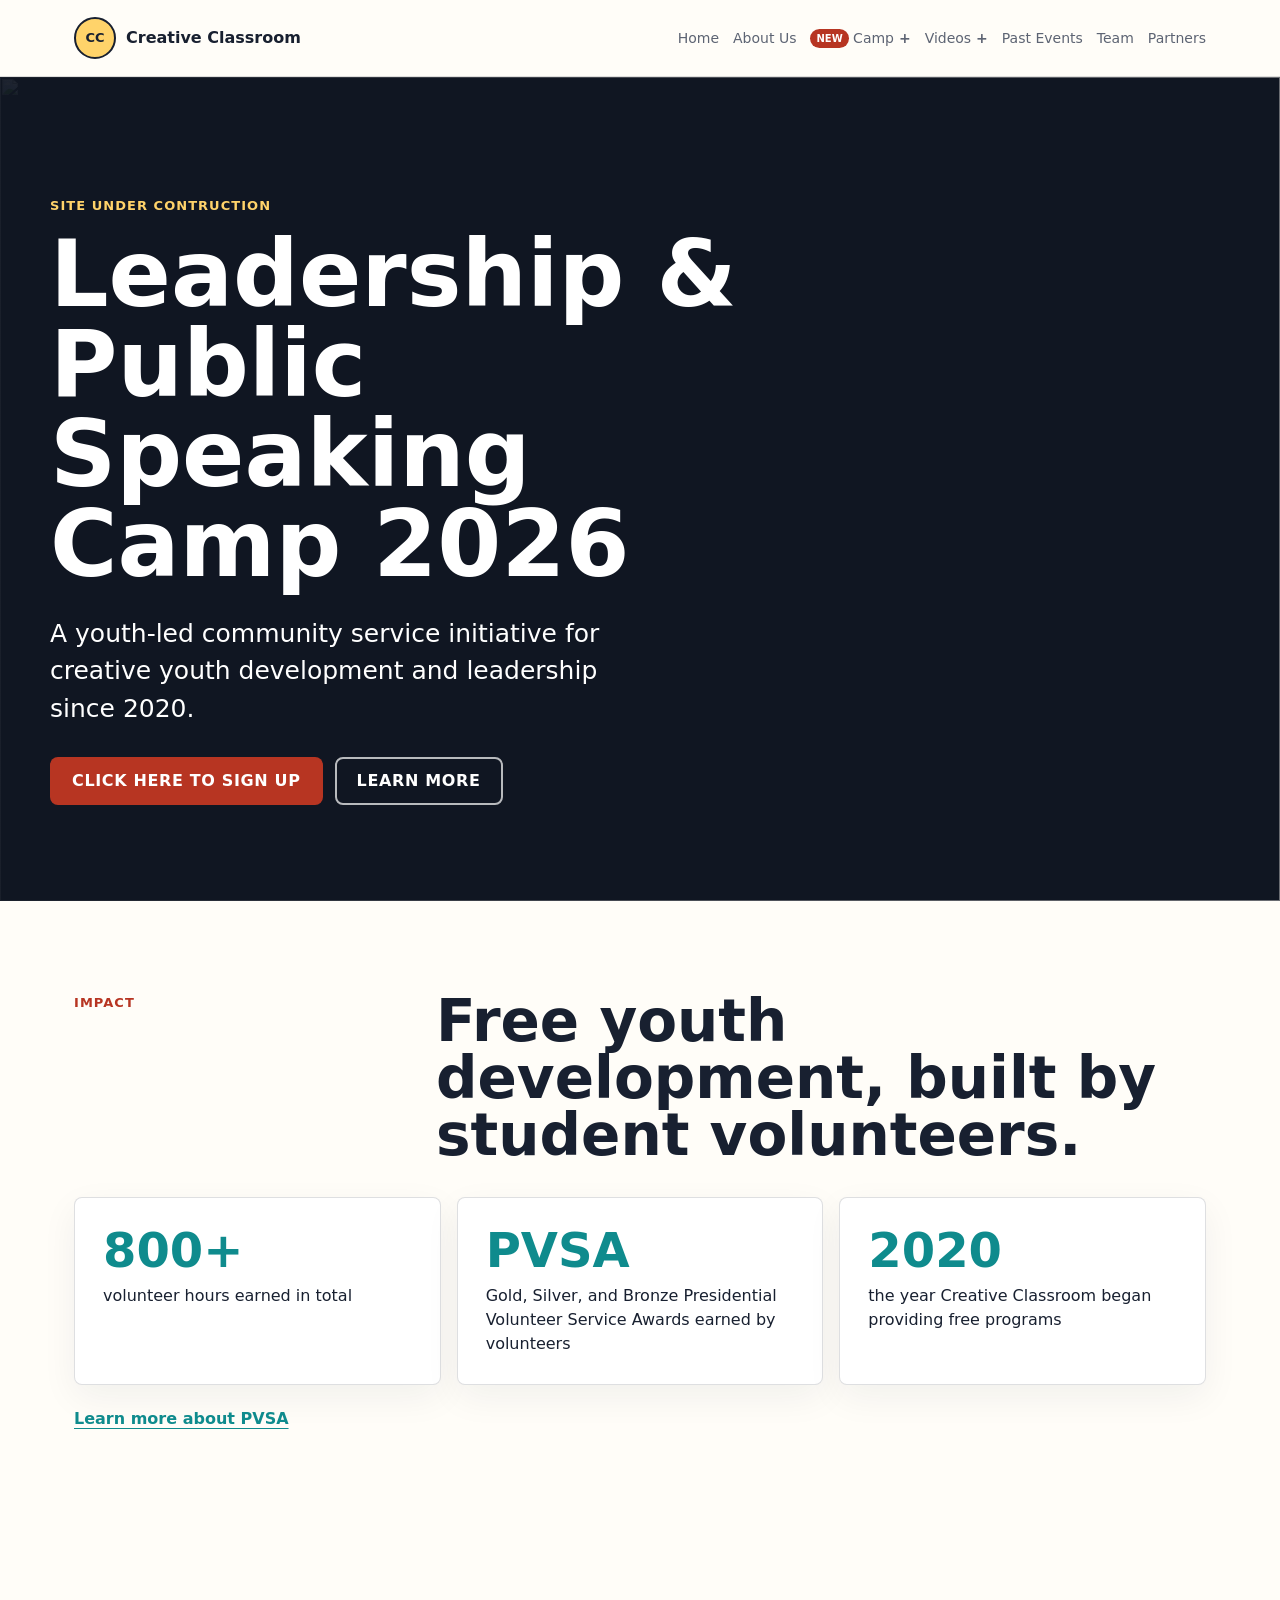
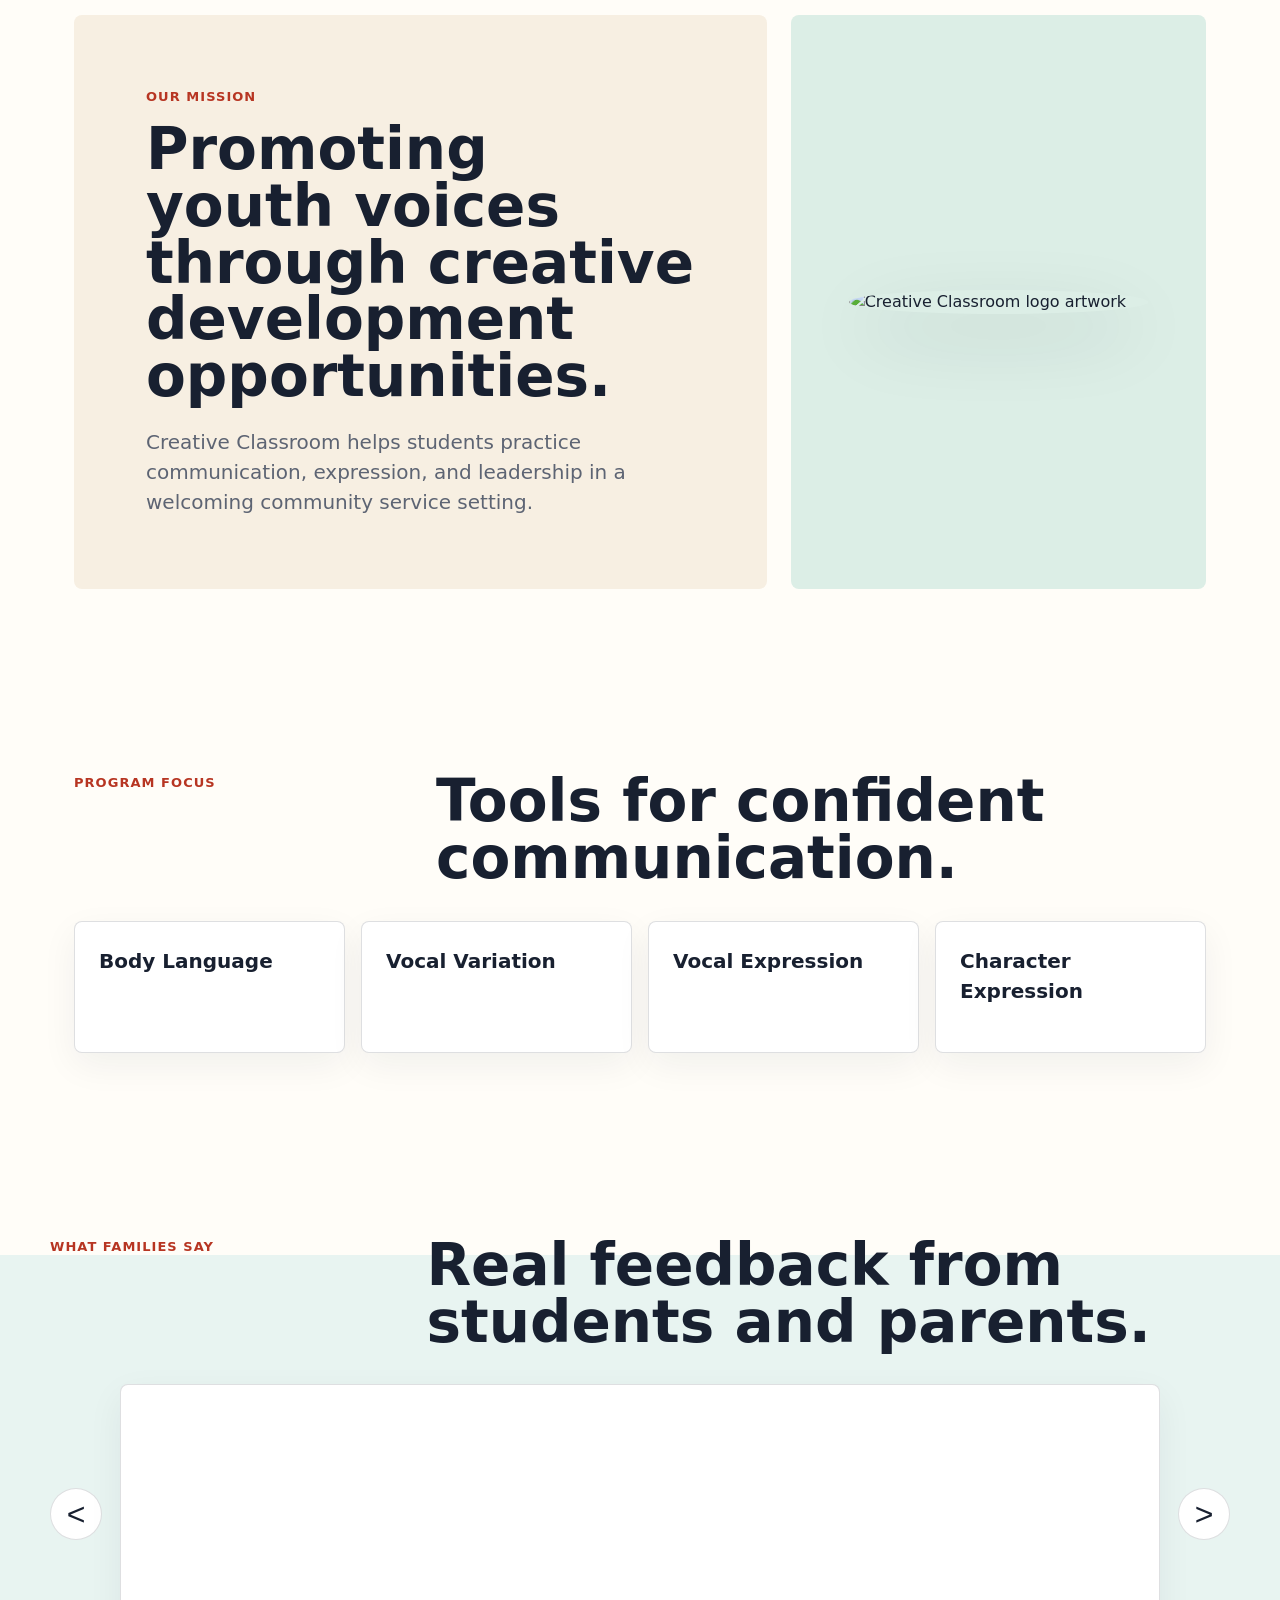
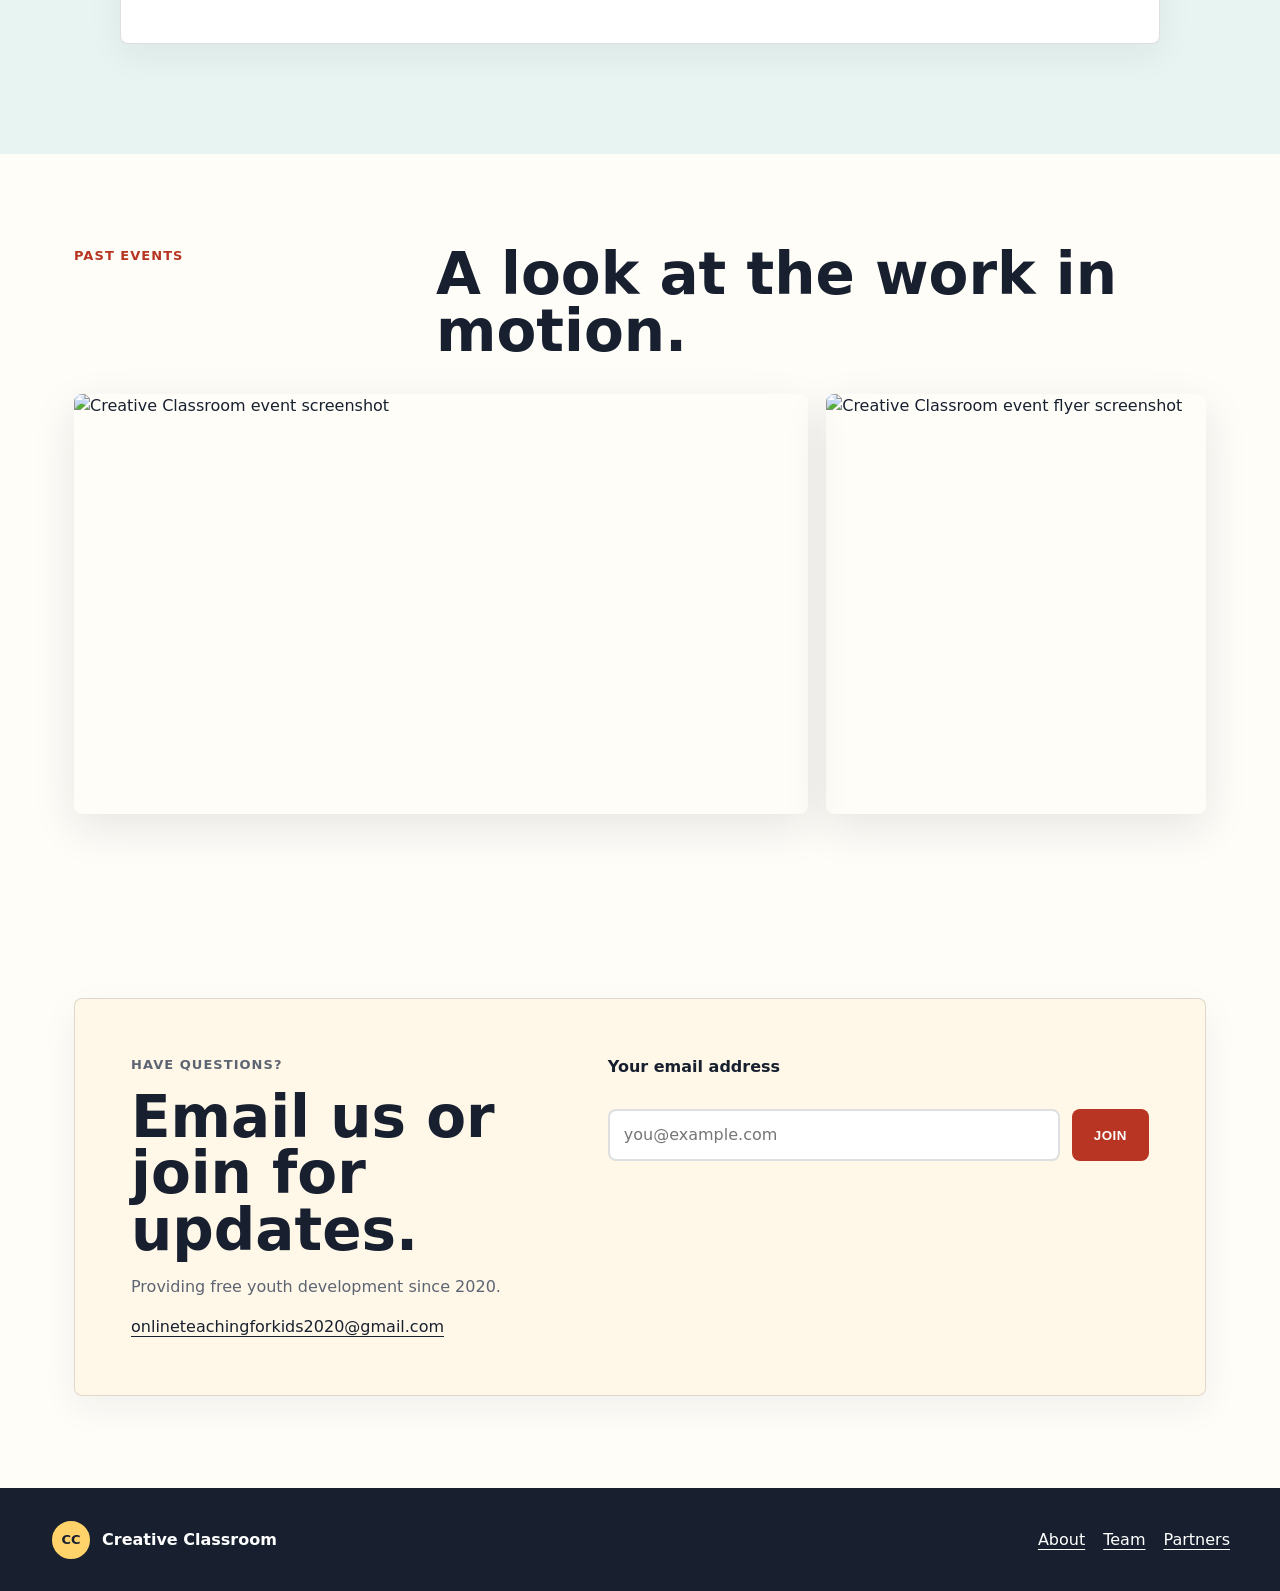
==== index.html @ 2ab5d11d "Add local category pages" ====
<!doctype html>
<html lang="en">
  <head>
    <meta charset="utf-8">
    <meta name="viewport" content="width=device-width, initial-scale=1">
    <meta name="description" content="Creative Classroom is a youth-led community service initiative offering free creative development, leadership, and public speaking opportunities.">
    <title>Creative Classroom | Leadership & Public Speaking</title>
    <link rel="preconnect" href="https://static.wixstatic.com">
    <link rel="stylesheet" href="styles.css">
  </head>
  <body>
    <a class="skip-link" href="#main">Skip to content</a>

    <header class="site-header" data-header>
      <nav class="nav" aria-label="Primary navigation">
        <a class="brand" href="index.html" aria-label="Creative Classroom home">
          <span class="brand-mark" aria-hidden="true">CC</span>
          <span>Creative Classroom</span>
        </a>
        <button class="menu-toggle" type="button" aria-expanded="false" aria-controls="primary-menu">
          <span class="menu-icon" aria-hidden="true"></span>
          <span class="sr-only">Toggle navigation</span>
        </button>
        <div class="nav-links" id="primary-menu" data-menu>
          <a href="index.html">Home</a>
          <a href="category.html?page=about-us">About Us</a>
          <details class="nav-dropdown">
            <summary><span class="new-pill">NEW</span> Camp</summary>
            <a href="category.html?page=copy-of-leadership-camp">2026 Leadership Camp</a>
          </details>
          <details class="nav-dropdown">
            <summary>Videos</summary>
            <a href="category.html?page=body-language">Body Language</a>
            <a href="category.html?page=vocal-variation">Vocal Variation</a>
            <a href="category.html?page=vocal-expression">Vocal Expression</a>
            <a href="category.html?page=character-expression">Character Expression</a>
          </details>
          <a href="category.html?page=past-events">Past Events</a>
          <a href="category.html?page=team">Team</a>
          <a href="category.html?page=partners">Partners</a>
        </div>
      </nav>
    </header>

    <main id="main">
      <section class="hero" aria-labelledby="hero-title">
        <div class="hero-media" aria-hidden="true">
          <img src="https://static.wixstatic.com/media/f11174_7b34e804726b495e9ca355389a0a5da9~mv2.jpg/v1/fill/w_1200,h_900,al_c,q_85,usm_0.66_1.00_0.01,enc_avif,quality_auto/WechatIMG217.jpg" alt="">
        </div>
        <div class="hero-content">
          <p class="status">Site under contruction</p>
          <h1 id="hero-title">Leadership & Public Speaking Camp 2026</h1>
          <p class="lede">A youth-led community service initiative for creative youth development and leadership since 2020.</p>
          <div class="hero-actions">
            <a class="button primary" href="https://forms.gle/Ah2csPyqfC4xCp5F8" target="_blank" rel="noopener">Click here to sign up</a>
            <a class="button secondary" href="category.html?page=about-us">Learn more</a>
          </div>
        </div>
      </section>

      <section class="impact section" aria-labelledby="impact-title">
        <div class="section-copy">
          <p class="eyebrow">Impact</p>
          <h2 id="impact-title">Free youth development, built by student volunteers.</h2>
        </div>
        <div class="impact-grid">
          <article>
            <strong>800+</strong>
            <span>volunteer hours earned in total</span>
          </article>
          <article>
            <strong>PVSA</strong>
            <span>Gold, Silver, and Bronze Presidential Volunteer Service Awards earned by volunteers</span>
          </article>
          <article>
            <strong>2020</strong>
            <span>the year Creative Classroom began providing free programs</span>
          </article>
        </div>
        <a class="text-link" href="https://presidentialserviceawards.gov/" target="_blank" rel="noopener">Learn more about PVSA</a>
      </section>

      <section class="mission section" aria-labelledby="mission-title">
        <div class="mission-card">
          <p class="eyebrow">Our mission</p>
          <h2 id="mission-title">Promoting youth voices through creative development opportunities.</h2>
          <p>Creative Classroom helps students practice communication, expression, and leadership in a welcoming community service setting.</p>
        </div>
        <div class="mission-image">
          <img src="https://static.wixstatic.com/media/a4309e_33c6351b7fa547d8bf6ee9256b4bb633~mv2.jpg/v1/fill/w_378,h_378,al_c,q_80,usm_0.66_1.00_0.01,enc_avif,quality_auto/Creative%20(6)_edited.jpg" alt="Creative Classroom logo artwork">
        </div>
      </section>

      <section class="programs section" aria-labelledby="programs-title">
        <div class="section-copy">
          <p class="eyebrow">Program focus</p>
          <h2 id="programs-title">Tools for confident communication.</h2>
        </div>
        <div class="program-grid">
          <a href="category.html?page=body-language">Body Language</a>
          <a href="category.html?page=vocal-variation">Vocal Variation</a>
          <a href="category.html?page=vocal-expression">Vocal Expression</a>
          <a href="category.html?page=character-expression">Character Expression</a>
        </div>
      </section>

      <section class="testimonials section" aria-labelledby="testimonials-title">
        <div class="section-copy">
          <p class="eyebrow">What families say</p>
          <h2 id="testimonials-title">Real feedback from students and parents.</h2>
        </div>
        <div class="quote-rail" data-carousel>
          <button class="round-button" type="button" data-prev aria-label="Previous testimonial">&lt;</button>
          <div class="quote-card" data-slide aria-live="polite">
            <p class="quote-text"></p>
            <p class="quote-source"></p>
          </div>
          <button class="round-button" type="button" data-next aria-label="Next testimonial">&gt;</button>
        </div>
        <div class="dots" data-dots aria-label="Select testimonial"></div>
      </section>

      <section class="gallery section" aria-labelledby="gallery-title">
        <div class="section-copy">
          <p class="eyebrow">Past events</p>
          <h2 id="gallery-title">A look at the work in motion.</h2>
        </div>
        <div class="gallery-grid">
          <img src="https://static.wixstatic.com/media/1c91a4_be4a5afcc30b417b883b6bdea36e17e3~mv2.png/v1/fill/w_1500,h_1046,al_c,q_90,enc_avif,quality_auto/1c91a4_be4a5afcc30b417b883b6bdea36e17e3~mv2.png" alt="Creative Classroom event screenshot">
          <img src="https://static.wixstatic.com/media/1c91a4_cea36462122f42ff90bed8f7f184be7d~mv2.png/v1/fill/w_840,h_1118,al_c,q_90,enc_avif,quality_auto/1c91a4_cea36462122f42ff90bed8f7f184be7d~mv2.png" alt="Creative Classroom event flyer screenshot">
        </div>
      </section>

      <section class="contact section" aria-labelledby="contact-title">
        <div class="contact-panel">
          <div>
            <p class="eyebrow">Have questions?</p>
            <h2 id="contact-title">Email us or join for updates.</h2>
            <p>Providing free youth development since 2020.</p>
            <a class="text-link" href="mailto:onlineteachingforkids2020@gmail.com">onlineteachingforkids2020@gmail.com</a>
          </div>
          <form class="signup-form" data-signup-form novalidate>
            <label for="email">Your email address</label>
            <div class="form-row">
              <input id="email" name="email" type="email" autocomplete="email" placeholder="you@example.com" maxlength="250" required>
              <button class="button primary" type="submit">Join</button>
            </div>
            <p class="form-note" data-form-status role="status" aria-live="polite"></p>
          </form>
        </div>
      </section>
    </main>

    <footer class="footer">
      <a class="brand footer-brand" href="index.html">
        <span class="brand-mark" aria-hidden="true">CC</span>
        <span>Creative Classroom</span>
      </a>
      <div class="footer-links">
        <a href="category.html?page=about-us">About</a>
        <a href="category.html?page=team">Team</a>
        <a href="category.html?page=partners">Partners</a>
      </div>
    </footer>

    <script src="script.js"></script>
  </body>
</html>
---- styles.css ----
:root {
  --ink: #182030;
  --muted: #5d6473;
  --paper: #fffdf8;
  --cream: #f7efe2;
  --sun: #ffd36a;
  --coral: #b73522;
  --teal: #0f8b8d;
  --leaf: #5c946e;
  --line: rgba(24, 32, 48, 0.14);
  --shadow: 0 24px 70px rgba(24, 32, 48, 0.14);
  --radius: 8px;
  font-family: Inter, ui-sans-serif, system-ui, -apple-system, BlinkMacSystemFont, "Segoe UI", sans-serif;
}

* {
  box-sizing: border-box;
}

html {
  scroll-behavior: smooth;
}

body {
  margin: 0;
  color: var(--ink);
  background: var(--paper);
  line-height: 1.5;
}

img {
  display: block;
  max-width: 100%;
}

a {
  color: inherit;
}

.skip-link,
.sr-only {
  position: absolute;
  width: 1px;
  height: 1px;
  padding: 0;
  overflow: hidden;
  clip: rect(0, 0, 0, 0);
  white-space: nowrap;
  border: 0;
}

.skip-link:focus {
  z-index: 20;
  width: auto;
  height: auto;
  clip: auto;
  padding: 10px 14px;
  background: var(--ink);
  color: white;
}

.site-header {
  position: sticky;
  top: 0;
  z-index: 10;
  border-bottom: 1px solid var(--line);
  background: rgba(255, 253, 248, 0.92);
  backdrop-filter: blur(14px);
}

.nav {
  display: flex;
  align-items: center;
  justify-content: space-between;
  gap: 24px;
  max-width: 1180px;
  min-height: 76px;
  margin: 0 auto;
  padding: 0 24px;
}

.brand {
  display: inline-flex;
  align-items: center;
  gap: 10px;
  font-weight: 800;
  text-decoration: none;
}

.brand-mark {
  display: grid;
  place-items: center;
  width: 42px;
  height: 42px;
  border: 2px solid var(--ink);
  border-radius: 50%;
  background: var(--sun);
  font-size: 13px;
  letter-spacing: 0;
}

.nav-links {
  display: flex;
  align-items: center;
  justify-content: flex-end;
  gap: 14px;
  font-size: 14px;
  flex-wrap: wrap;
}

.nav-links a,
.nav-dropdown summary,
.footer-links a,
.text-link {
  text-decoration-thickness: 1px;
  text-underline-offset: 4px;
}

.nav-links a,
.nav-dropdown summary {
  text-decoration: none;
  color: var(--muted);
}

.nav-links a:hover,
.nav-dropdown summary:hover,
.text-link:hover {
  color: var(--teal);
}

.nav-dropdown {
  position: relative;
}

.nav-dropdown summary {
  cursor: pointer;
  list-style: none;
}

.nav-dropdown summary::-webkit-details-marker {
  display: none;
}

.nav-dropdown summary::after {
  content: " +";
  font-weight: 900;
}

.nav-dropdown[open] summary::after {
  content: " -";
}

.nav-dropdown[open] {
  z-index: 2;
}

.nav-dropdown[open] > a {
  display: block;
}

.nav-dropdown > a {
  display: none;
  min-width: 190px;
  padding: 10px 12px;
  background: white;
}

@media (min-width: 941px) {
  .nav-dropdown[open] > a {
    position: absolute;
    top: 28px;
    left: 0;
    box-shadow: 0 1px 0 var(--line), 0 18px 42px rgba(24, 32, 48, 0.12);
  }

  .nav-dropdown[open] > a:nth-of-type(2) {
    top: 76px;
  }

  .nav-dropdown[open] > a:nth-of-type(3) {
    top: 124px;
  }

  .nav-dropdown[open] > a:nth-of-type(4) {
    top: 172px;
  }

  .nav-dropdown[open] > a:first-of-type {
    border-top-left-radius: var(--radius);
    border-top-right-radius: var(--radius);
  }

  .nav-dropdown[open] > a:last-of-type {
    border-bottom-right-radius: var(--radius);
    border-bottom-left-radius: var(--radius);
  }

}

.new-pill {
  display: inline-block;
  padding: 2px 6px;
  border-radius: 999px;
  background: var(--coral);
  color: white;
  font-size: 10px;
  font-weight: 800;
  vertical-align: 1px;
}

.menu-toggle {
  display: none;
  width: 44px;
  height: 44px;
  border: 1px solid var(--line);
  border-radius: var(--radius);
  background: white;
}

.menu-icon,
.menu-icon::before,
.menu-icon::after {
  display: block;
  width: 20px;
  height: 2px;
  margin: auto;
  background: var(--ink);
  content: "";
}

.menu-icon::before {
  transform: translateY(-7px);
}

.menu-icon::after {
  transform: translateY(5px);
}

.hero {
  position: relative;
  display: grid;
  min-height: calc(100vh - 76px);
  align-items: end;
  overflow: hidden;
  background: #101622;
}

.hero-media {
  position: absolute;
  inset: 0;
}

.hero-media img {
  width: 100%;
  height: 100%;
  object-fit: cover;
  opacity: 0.58;
}

.hero::after {
  position: absolute;
  inset: 0;
  background: linear-gradient(90deg, rgba(16, 22, 34, 0.9), rgba(16, 22, 34, 0.42) 55%, rgba(16, 22, 34, 0.12));
  content: "";
}

.hero-content {
  position: relative;
  z-index: 1;
  max-width: 860px;
  padding: 88px 24px 96px max(24px, calc((100vw - 1180px) / 2));
  color: white;
}

.status,
.eyebrow {
  margin: 0 0 14px;
  color: var(--coral);
  font-size: 13px;
  font-weight: 900;
  letter-spacing: 0.08em;
  text-transform: uppercase;
}

.hero .status {
  color: var(--sun);
}

h1,
h2 {
  margin: 0;
  line-height: 0.98;
  letter-spacing: 0;
}

h1 {
  max-width: 770px;
  font-size: clamp(46px, 8vw, 92px);
}

h2 {
  max-width: 760px;
  font-size: clamp(32px, 5vw, 58px);
}

.lede {
  max-width: 620px;
  margin: 24px 0 0;
  font-size: clamp(18px, 2.4vw, 25px);
}

.hero-actions,
.form-row {
  display: flex;
  flex-wrap: wrap;
  gap: 12px;
  margin-top: 30px;
}

.button {
  display: inline-flex;
  align-items: center;
  justify-content: center;
  min-height: 48px;
  padding: 0 20px;
  border: 2px solid transparent;
  border-radius: var(--radius);
  font-weight: 800;
  text-decoration: none;
  text-transform: uppercase;
  letter-spacing: 0.04em;
  cursor: pointer;
}

.button.primary {
  background: var(--coral);
  color: white;
}

.button.primary:hover {
  background: #d94d36;
}

.button.secondary {
  border-color: rgba(255, 255, 255, 0.7);
  color: white;
}

.button.secondary:hover {
  background: white;
  color: var(--ink);
}

.section {
  max-width: 1180px;
  margin: 0 auto;
  padding: 92px 24px;
}

.section-copy {
  display: grid;
  grid-template-columns: minmax(0, 0.6fr) minmax(0, 1.4fr);
  gap: 32px;
  align-items: start;
  margin-bottom: 34px;
}

.impact-grid,
.program-grid {
  display: grid;
  grid-template-columns: repeat(3, minmax(0, 1fr));
  gap: 16px;
}

.impact-grid article,
.program-grid a,
.quote-card,
.contact-panel {
  border: 1px solid var(--line);
  border-radius: var(--radius);
  background: white;
  box-shadow: 0 12px 36px rgba(24, 32, 48, 0.06);
}

.impact-grid article {
  padding: 28px;
}

.impact-grid strong {
  display: block;
  margin-bottom: 10px;
  color: var(--teal);
  font-size: 48px;
  line-height: 1;
}

.impact .text-link {
  display: inline-block;
  margin-top: 22px;
  color: var(--teal);
  font-weight: 800;
}

.mission {
  display: grid;
  grid-template-columns: minmax(0, 1.25fr) minmax(260px, 0.75fr);
  gap: 24px;
  align-items: stretch;
}

.mission-card {
  border-radius: var(--radius);
  padding: clamp(32px, 6vw, 72px);
  background: var(--cream);
}

.mission-card p:last-child {
  max-width: 620px;
  margin: 22px 0 0;
  color: var(--muted);
  font-size: 20px;
}

.mission-image {
  display: grid;
  place-items: center;
  border-radius: var(--radius);
  background: #dceee6;
}

.mission-image img {
  width: min(72%, 320px);
  border-radius: 50%;
  box-shadow: var(--shadow);
}

.program-grid {
  grid-template-columns: repeat(4, minmax(0, 1fr));
}

.program-grid a {
  min-height: 132px;
  padding: 24px;
  color: var(--ink);
  font-size: 20px;
  font-weight: 850;
  text-decoration: none;
}

.program-grid a:hover {
  border-color: var(--teal);
  color: var(--teal);
}

.testimonials {
  background: linear-gradient(180deg, transparent 0, transparent 18%, #e8f4f1 18%, #e8f4f1 100%);
  max-width: none;
}

.testimonials > * {
  max-width: 1180px;
  margin-left: auto;
  margin-right: auto;
}

.quote-rail {
  display: grid;
  grid-template-columns: 52px minmax(0, 1fr) 52px;
  gap: 18px;
  align-items: center;
}

.quote-card {
  min-height: 260px;
  padding: clamp(28px, 5vw, 54px);
}

.quote-text {
  margin: 0;
  font-size: clamp(26px, 5vw, 54px);
  font-weight: 900;
  line-height: 1.04;
}

.quote-source {
  margin: 26px 0 0;
  color: var(--muted);
  font-weight: 800;
}

.round-button {
  display: grid;
  place-items: center;
  width: 52px;
  height: 52px;
  border: 1px solid var(--line);
  border-radius: 50%;
  background: white;
  color: var(--ink);
  font-size: 32px;
  cursor: pointer;
}

.round-button:hover,
.dot[aria-current="true"] {
  background: var(--ink);
  color: white;
}

.dots {
  display: flex;
  justify-content: center;
  gap: 8px;
  margin-top: 18px;
}

.dot {
  position: relative;
  width: 44px;
  height: 44px;
  border: 0;
  border-radius: 50%;
  background: transparent;
  cursor: pointer;
}

.dot::after {
  position: absolute;
  top: 16px;
  left: 16px;
  width: 12px;
  height: 12px;
  border-radius: 50%;
  background: rgba(24, 32, 48, 0.25);
  content: "";
}

.dot[aria-current="true"]::after {
  background: white;
}

.dot[aria-current="true"] {
  background: var(--ink);
}

.gallery-grid {
  display: grid;
  grid-template-columns: minmax(0, 1.45fr) minmax(220px, 0.75fr);
  gap: 18px;
  align-items: stretch;
}

.gallery-grid img {
  width: 100%;
  height: 100%;
  min-height: 420px;
  border-radius: var(--radius);
  object-fit: cover;
  box-shadow: 0 14px 44px rgba(24, 32, 48, 0.1);
}

.contact-panel {
  display: grid;
  grid-template-columns: minmax(0, 0.9fr) minmax(300px, 1.1fr);
  gap: 34px;
  padding: clamp(28px, 5vw, 56px);
  background: #fff8e8;
}

.contact-panel p {
  color: var(--muted);
}

.contact-panel .text-link {
  overflow-wrap: anywhere;
}

.signup-form label {
  display: block;
  margin-bottom: 10px;
  font-weight: 850;
}

.signup-form input {
  flex: 1 1 250px;
  min-height: 52px;
  border: 2px solid var(--line);
  border-radius: var(--radius);
  padding: 0 14px;
  font: inherit;
}

.signup-form input:focus {
  border-color: var(--teal);
  outline: 3px solid rgba(15, 139, 141, 0.18);
}

.form-note {
  min-height: 24px;
  margin: 14px 0 0;
  font-weight: 800;
}

.form-note.error {
  color: #b42318;
}

.form-note.success {
  color: var(--leaf);
}

.footer {
  display: flex;
  align-items: center;
  justify-content: space-between;
  gap: 24px;
  padding: 30px max(24px, calc((100vw - 1180px) / 2));
  border-top: 1px solid var(--line);
  background: var(--ink);
  color: white;
}

.footer .brand-mark {
  color: var(--ink);
}

.footer-links {
  display: flex;
  gap: 18px;
}

.category-main {
  background: linear-gradient(180deg, #fff8e8 0, var(--paper) 42%);
}

.category-hero {
  display: grid;
  grid-template-columns: minmax(0, 1.15fr) minmax(280px, 0.85fr);
  gap: 36px;
  align-items: center;
  max-width: 1180px;
  margin: 0 auto;
  padding: 92px 24px 56px;
}

.category-hero h1 {
  color: var(--ink);
}

.category-hero .lede {
  color: var(--muted);
}

.category-hero img {
  width: 100%;
  aspect-ratio: 4 / 3;
  border-radius: var(--radius);
  object-fit: cover;
  box-shadow: var(--shadow);
}

.category-hero .button.secondary {
  border-color: var(--ink);
  color: var(--ink);
}

.category-hero .button.secondary:hover {
  background: var(--ink);
  color: white;
}

.category-content {
  display: grid;
  gap: 22px;
  padding-top: 36px;
}

.category-section {
  border: 1px solid var(--line);
  border-radius: var(--radius);
  background: white;
  padding: clamp(26px, 4vw, 46px);
  box-shadow: 0 12px 36px rgba(24, 32, 48, 0.06);
}

.category-section h2 {
  margin-bottom: 18px;
  font-size: clamp(26px, 4vw, 42px);
}

.category-section h3 {
  margin: 0;
  font-size: 22px;
}

.category-section p {
  max-width: 850px;
  margin: 0 0 14px;
  color: var(--muted);
  font-size: 18px;
}

.category-list {
  display: grid;
  grid-template-columns: repeat(2, minmax(0, 1fr));
  gap: 10px 22px;
  margin: 18px 0 0;
  padding-left: 20px;
  color: var(--muted);
}

.category-link-group {
  display: flex;
  flex-wrap: wrap;
  gap: 12px 22px;
  margin-top: 24px;
}

.category-card-grid,
.people-grid {
  display: grid;
  grid-template-columns: repeat(3, minmax(0, 1fr));
  gap: 14px;
  margin-top: 18px;
}

.category-mini-card,
.person-card {
  border: 1px solid var(--line);
  border-radius: var(--radius);
  background: #fffdf8;
  padding: 20px;
}

.category-mini-card {
  color: var(--ink);
  font-weight: 850;
}

.person-card .person-role {
  margin: 6px 0 12px;
  color: var(--teal);
  font-size: 14px;
  font-weight: 900;
  letter-spacing: 0.06em;
  text-transform: uppercase;
}

@media (max-width: 940px) {
  .menu-toggle {
    display: block;
  }

  .nav {
    min-height: 68px;
  }

  .nav-links {
    position: absolute;
    top: 68px;
    right: 16px;
    left: 16px;
    display: none;
    flex-direction: column;
    align-items: stretch;
    padding: 14px;
    border: 1px solid var(--line);
    border-radius: var(--radius);
    background: white;
    box-shadow: var(--shadow);
  }

  .nav-links.open {
    display: flex;
  }

  .nav-links a {
    padding: 10px;
  }

  .nav-dropdown summary {
    padding: 10px;
  }

  .nav-dropdown > a {
    padding-left: 24px;
    box-shadow: none;
  }

  .hero {
    min-height: 720px;
  }

  .section-copy,
  .mission,
  .contact-panel,
  .gallery-grid,
  .category-hero {
    grid-template-columns: 1fr;
  }

  .impact-grid,
  .program-grid,
  .category-card-grid,
  .people-grid,
  .category-list {
    grid-template-columns: repeat(2, minmax(0, 1fr));
  }
}

@media (max-width: 620px) {
  .nav {
    padding: 0 16px;
  }

  .brand span:last-child {
    max-width: 160px;
  }

  .hero-content {
    padding: 72px 18px 56px;
  }

  .section {
    padding: 68px 18px;
  }

  .impact-grid,
  .program-grid,
  .quote-rail,
  .category-card-grid,
  .people-grid,
  .category-list {
    grid-template-columns: 1fr;
  }

  .category-hero {
    padding: 64px 18px 36px;
  }

  .round-button {
    display: none;
  }

  .gallery-grid img {
    min-height: 280px;
  }

  .footer {
    align-items: flex-start;
    flex-direction: column;
  }
}

@media (prefers-reduced-motion: reduce) {
  html {
    scroll-behavior: auto;
  }

  *,
  *::before,
  *::after {
    transition-duration: 0.01ms !important;
    animation-duration: 0.01ms !important;
    animation-iteration-count: 1 !important;
  }
}
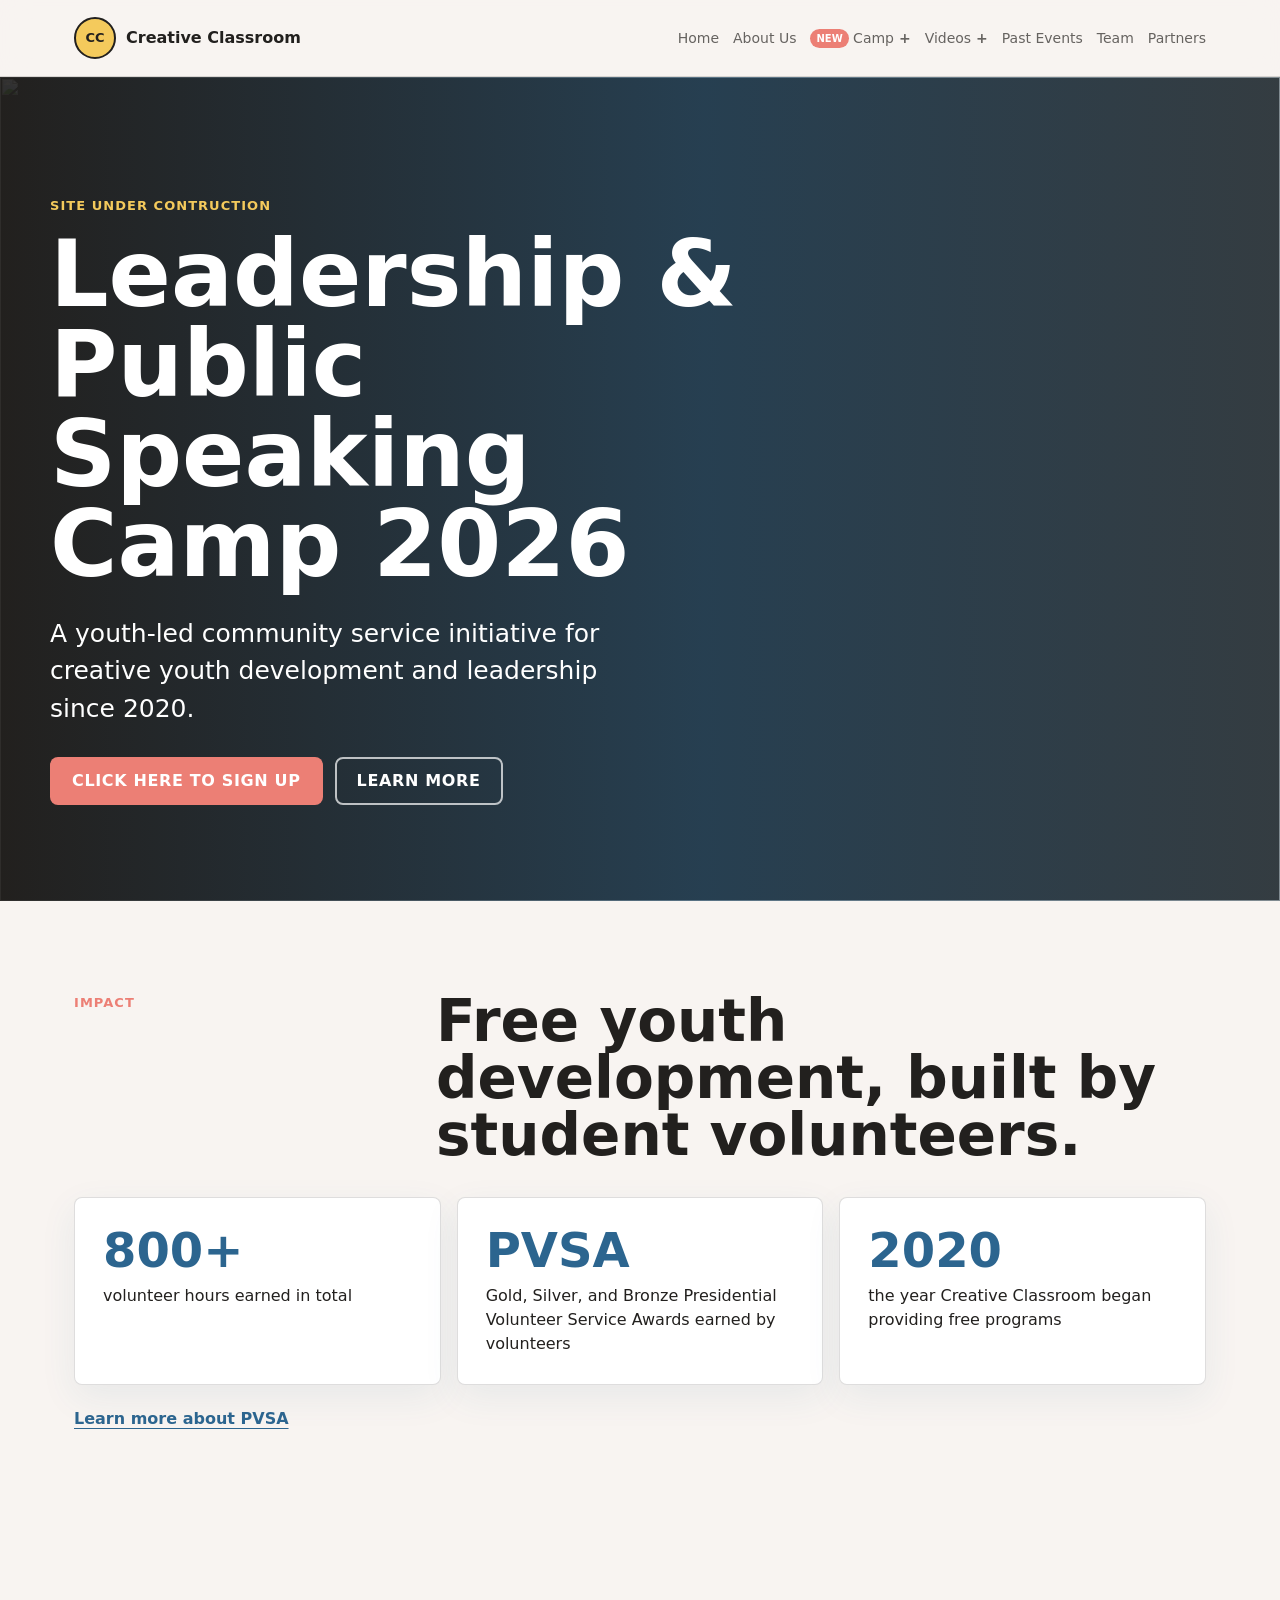
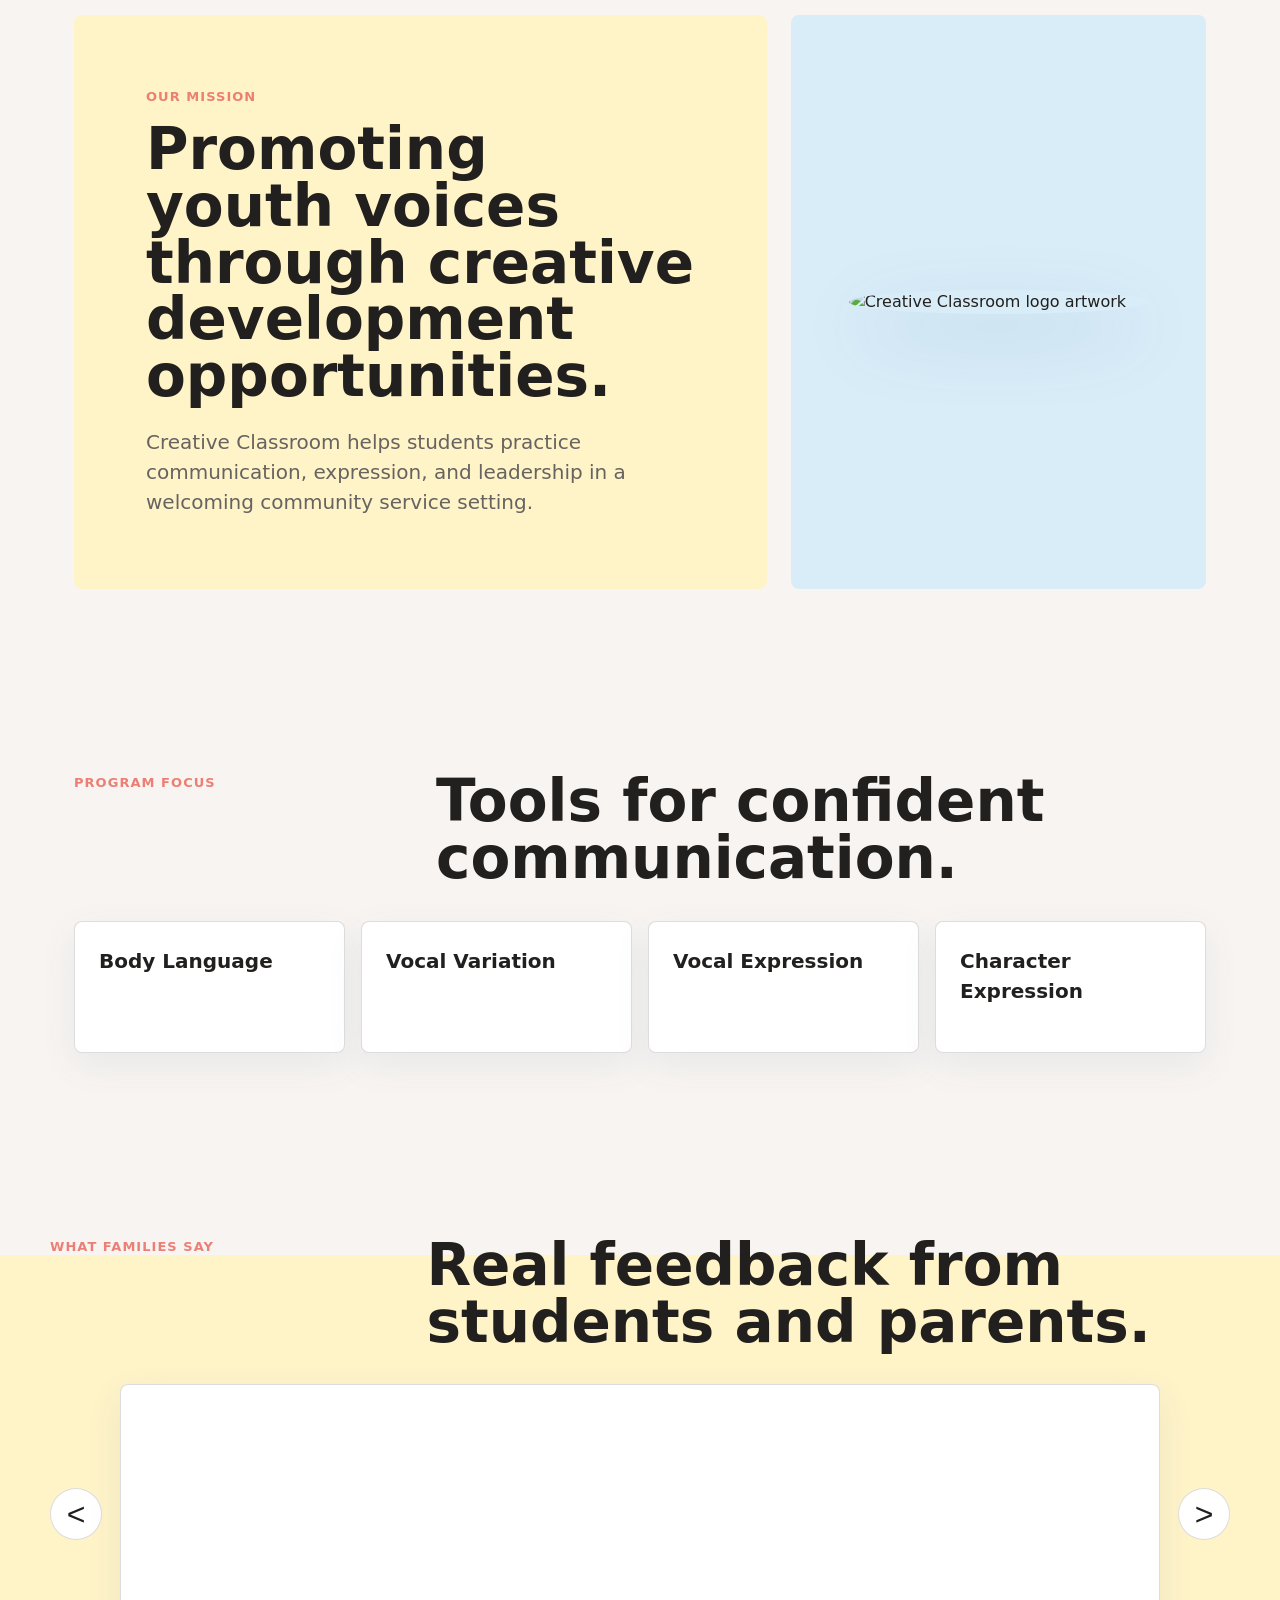
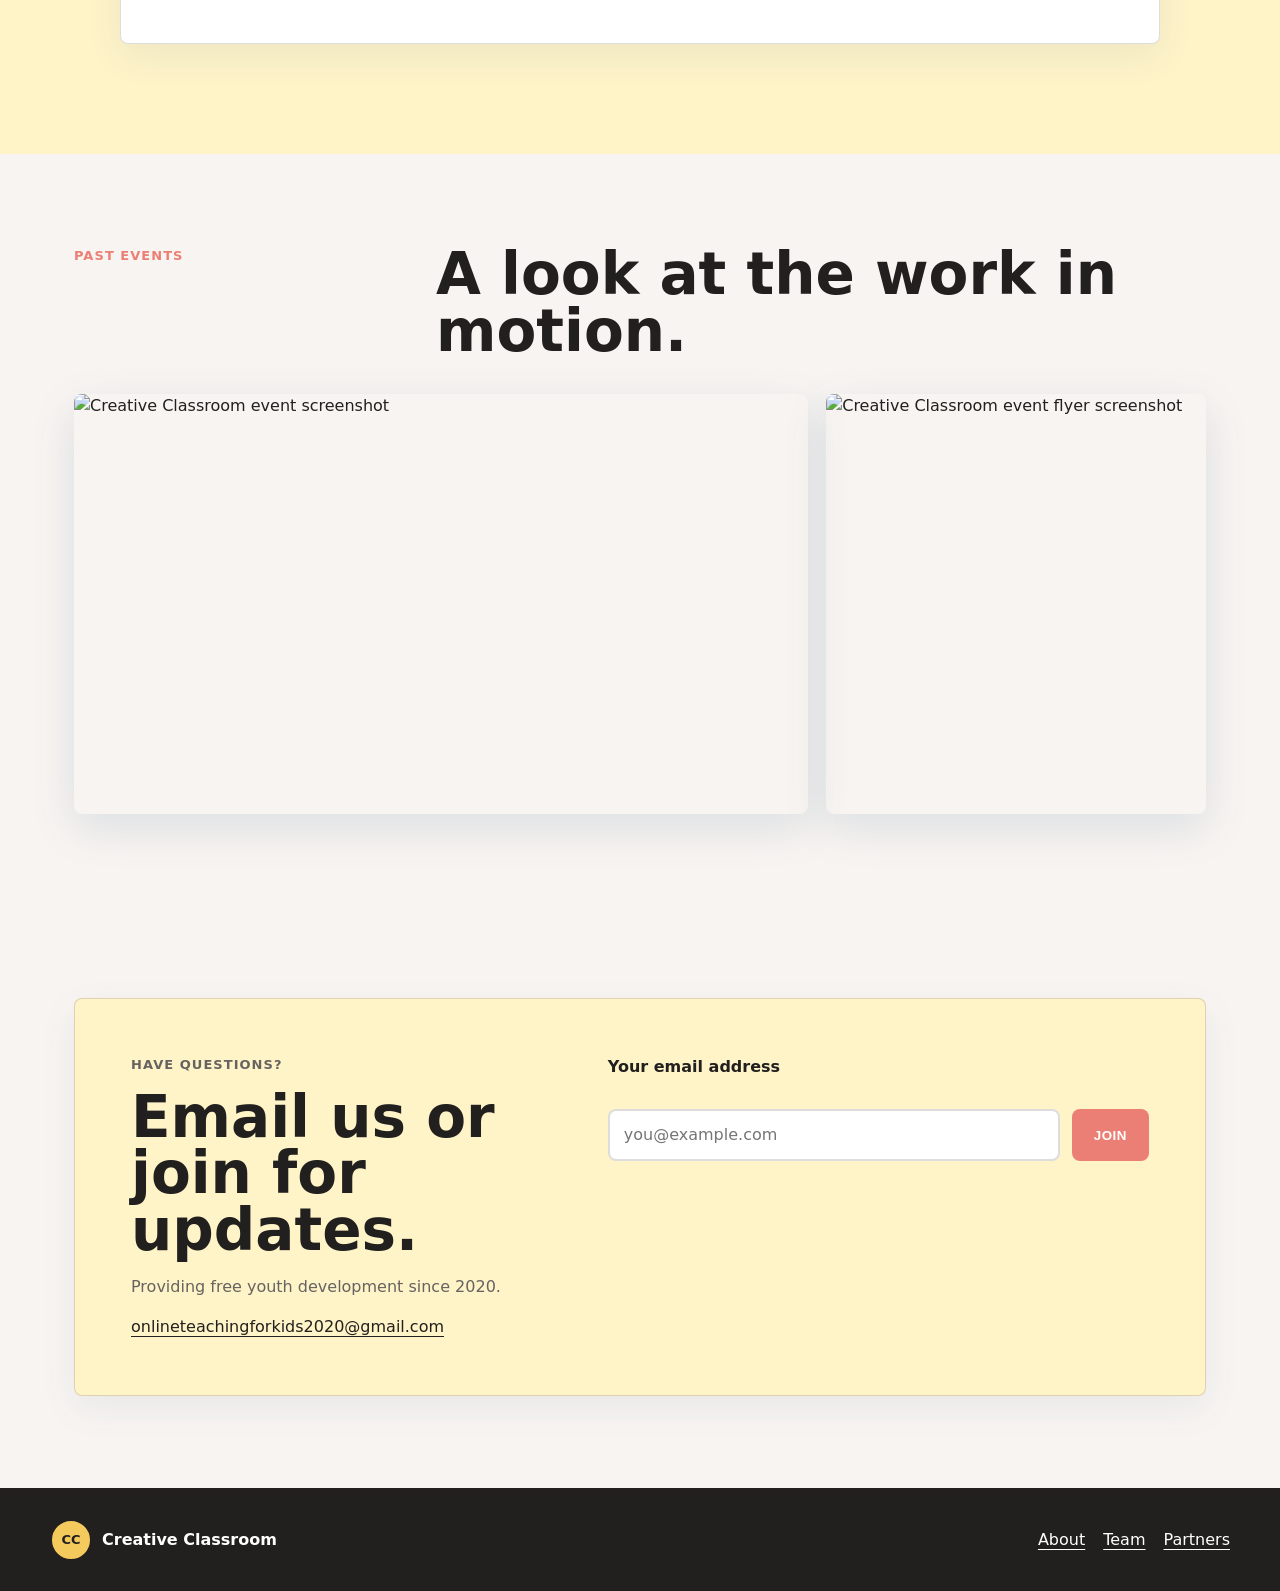
==== commit b993e240: "Match flyer color palette" ====
--- a/index.html
+++ b/index.html
@@ -6,7 +6,7 @@
     <meta name="description" content="Creative Classroom is a youth-led community service initiative offering free creative development, leadership, and public speaking opportunities.">
     <title>Creative Classroom | Leadership & Public Speaking</title>
     <link rel="preconnect" href="https://static.wixstatic.com">
-    <link rel="stylesheet" href="styles.css">
+    <link rel="stylesheet" href="styles.css?v=20260624-flyer">
   </head>
   <body>
     <a class="skip-link" href="#main">Skip to content</a>
@@ -163,6 +163,6 @@
       </div>
     </footer>
 
-    <script src="script.js"></script>
+    <script src="script.js?v=20260624-flyer"></script>
   </body>
 </html>
--- a/styles.css
+++ b/styles.css
@@ -1,14 +1,14 @@
 :root {
-  --ink: #182030;
-  --muted: #5d6473;
-  --paper: #fffdf8;
-  --cream: #f7efe2;
-  --sun: #ffd36a;
-  --coral: #b73522;
-  --teal: #0f8b8d;
-  --leaf: #5c946e;
-  --line: rgba(24, 32, 48, 0.14);
-  --shadow: 0 24px 70px rgba(24, 32, 48, 0.14);
+  --ink: #22201e;
+  --muted: #666360;
+  --paper: #f8f4f1;
+  --cream: #fff3c8;
+  --sun: #f4ca5c;
+  --coral: #ec7f75;
+  --teal: #2c658f;
+  --leaf: #68a866;
+  --line: rgba(34, 32, 30, 0.15);
+  --shadow: 0 24px 70px rgba(44, 101, 143, 0.18);
   --radius: 8px;
   font-family: Inter, ui-sans-serif, system-ui, -apple-system, BlinkMacSystemFont, "Segoe UI", sans-serif;
 }
@@ -64,7 +64,7 @@
   top: 0;
   z-index: 10;
   border-bottom: 1px solid var(--line);
-  background: rgba(255, 253, 248, 0.92);
+  background: rgba(248, 244, 241, 0.92);
   backdrop-filter: blur(14px);
 }
 
@@ -170,7 +170,7 @@
     position: absolute;
     top: 28px;
     left: 0;
-    box-shadow: 0 1px 0 var(--line), 0 18px 42px rgba(24, 32, 48, 0.12);
+    box-shadow: 0 1px 0 var(--line), 0 18px 42px rgba(44, 101, 143, 0.14);
   }
 
   .nav-dropdown[open] > a:nth-of-type(2) {
@@ -242,7 +242,7 @@
   min-height: calc(100vh - 76px);
   align-items: end;
   overflow: hidden;
-  background: #101622;
+  background: var(--ink);
 }
 
 .hero-media {
@@ -260,7 +260,7 @@
 .hero::after {
   position: absolute;
   inset: 0;
-  background: linear-gradient(90deg, rgba(16, 22, 34, 0.9), rgba(16, 22, 34, 0.42) 55%, rgba(16, 22, 34, 0.12));
+  background: linear-gradient(90deg, rgba(34, 32, 30, 0.86), rgba(44, 101, 143, 0.45) 55%, rgba(145, 208, 250, 0.16));
   content: "";
 }
 
@@ -338,7 +338,7 @@
 }
 
 .button.primary:hover {
-  background: #d94d36;
+  background: #d16b61;
 }
 
 .button.secondary {
@@ -379,7 +379,7 @@
   border: 1px solid var(--line);
   border-radius: var(--radius);
   background: white;
-  box-shadow: 0 12px 36px rgba(24, 32, 48, 0.06);
+  box-shadow: 0 12px 36px rgba(44, 101, 143, 0.08);
 }
 
 .impact-grid article {
@@ -425,7 +425,7 @@
   display: grid;
   place-items: center;
   border-radius: var(--radius);
-  background: #dceee6;
+  background: #d9edf8;
 }
 
 .mission-image img {
@@ -453,7 +453,7 @@
 }
 
 .testimonials {
-  background: linear-gradient(180deg, transparent 0, transparent 18%, #e8f4f1 18%, #e8f4f1 100%);
+  background: linear-gradient(180deg, transparent 0, transparent 18%, #fff3c8 18%, #fff3c8 100%);
   max-width: none;
 }
 
@@ -531,7 +531,7 @@
   width: 12px;
   height: 12px;
   border-radius: 50%;
-  background: rgba(24, 32, 48, 0.25);
+  background: rgba(34, 32, 30, 0.25);
   content: "";
 }
 
@@ -556,7 +556,7 @@
   min-height: 420px;
   border-radius: var(--radius);
   object-fit: cover;
-  box-shadow: 0 14px 44px rgba(24, 32, 48, 0.1);
+  box-shadow: 0 14px 44px rgba(44, 101, 143, 0.14);
 }
 
 .contact-panel {
@@ -564,7 +564,7 @@
   grid-template-columns: minmax(0, 0.9fr) minmax(300px, 1.1fr);
   gap: 34px;
   padding: clamp(28px, 5vw, 56px);
-  background: #fff8e8;
+  background: var(--cream);
 }
 
 .contact-panel p {
@@ -592,7 +592,7 @@
 
 .signup-form input:focus {
   border-color: var(--teal);
-  outline: 3px solid rgba(15, 139, 141, 0.18);
+  outline: 3px solid rgba(145, 208, 250, 0.38);
 }
 
 .form-note {
@@ -602,7 +602,7 @@
 }
 
 .form-note.error {
-  color: #b42318;
+  color: #9e4d45;
 }
 
 .form-note.success {
@@ -630,7 +630,7 @@
 }
 
 .category-main {
-  background: linear-gradient(180deg, #fff8e8 0, var(--paper) 42%);
+  background: linear-gradient(180deg, var(--cream) 0, var(--paper) 42%);
 }
 
 .category-hero {
@@ -680,7 +680,7 @@
   border-radius: var(--radius);
   background: white;
   padding: clamp(26px, 4vw, 46px);
-  box-shadow: 0 12px 36px rgba(24, 32, 48, 0.06);
+  box-shadow: 0 12px 36px rgba(44, 101, 143, 0.08);
 }
 
 .category-section h2 {
@@ -728,13 +728,37 @@
 .person-card {
   border: 1px solid var(--line);
   border-radius: var(--radius);
-  background: #fffdf8;
+  background: var(--paper);
   padding: 20px;
 }
 
 .category-mini-card {
+  display: grid;
+  gap: 6px;
   color: var(--ink);
   font-weight: 850;
+  text-decoration: none;
+}
+
+.category-mini-card span {
+  color: var(--muted);
+  font-size: 14px;
+  font-weight: 700;
+}
+
+.linked-card:hover {
+  border-color: var(--teal);
+  color: var(--teal);
+  transform: translateY(-2px);
+}
+
+.person-photo {
+  width: 92px;
+  height: 92px;
+  margin-bottom: 18px;
+  border-radius: 50%;
+  object-fit: cover;
+  box-shadow: 0 10px 28px rgba(44, 101, 143, 0.18);
 }
 
 .person-card .person-role {
@@ -744,6 +768,31 @@
   font-weight: 900;
   letter-spacing: 0.06em;
   text-transform: uppercase;
+}
+
+.event-image-grid {
+  display: grid;
+  grid-template-columns: repeat(3, minmax(0, 1fr));
+  gap: 14px;
+  margin-top: 24px;
+}
+
+.event-image-card {
+  margin: 0;
+}
+
+.event-image-card img {
+  width: 100%;
+  aspect-ratio: 4 / 3;
+  border-radius: var(--radius);
+  object-fit: cover;
+}
+
+.event-image-card figcaption {
+  margin-top: 8px;
+  color: var(--muted);
+  font-size: 14px;
+  font-weight: 800;
 }
 
 @media (max-width: 940px) {
@@ -803,7 +852,8 @@
   .program-grid,
   .category-card-grid,
   .people-grid,
-  .category-list {
+  .category-list,
+  .event-image-grid {
     grid-template-columns: repeat(2, minmax(0, 1fr));
   }
 }
@@ -830,7 +880,8 @@
   .quote-rail,
   .category-card-grid,
   .people-grid,
-  .category-list {
+  .category-list,
+  .event-image-grid {
     grid-template-columns: 1fr;
   }
 
